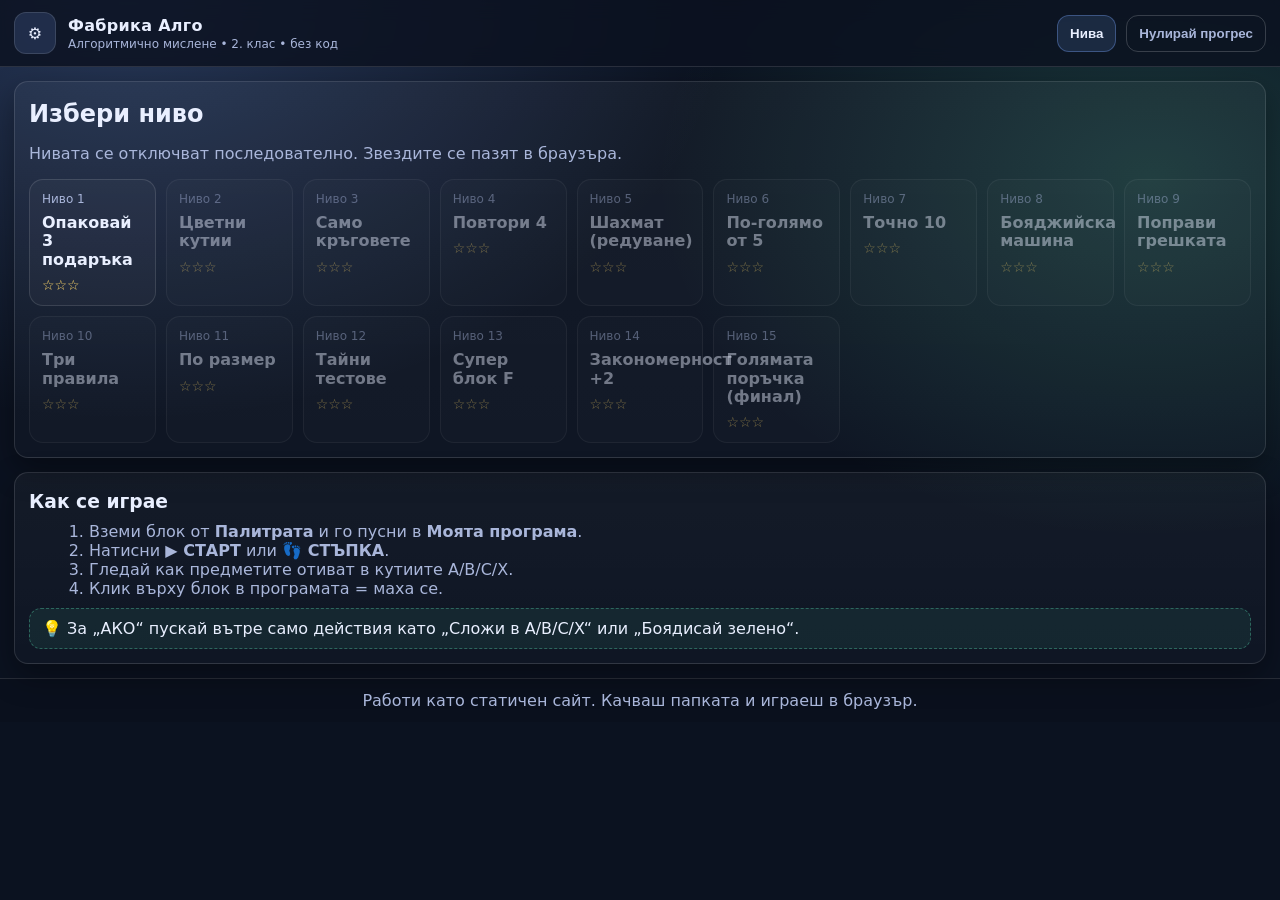
==== index.html @ b0d3645a "Add files via upload" ====
<!doctype html>
<html lang="bg">
<head>
  <meta charset="utf-8" />
  <meta name="viewport" content="width=device-width,initial-scale=1" />
  <title>Фабрика Алго</title>
  <link rel="stylesheet" href="styles.css" />
</head>
<body>
  <header class="topbar">
    <div class="brand">
      <div class="logo">⚙️</div>
      <div>
        <div class="title">Фабрика Алго</div>
        <div class="subtitle">Алгоритмично мислене • 2. клас • без код</div>
      </div>
    </div>

    <div class="top-actions">
      <button id="btnLevels" class="btn secondary">Нива</button>
      <button id="btnResetProgress" class="btn ghost" title="Изтрий прогреса">Нулирай прогрес</button>
    </div>
  </header>

  <main class="app">
    <!-- Levels screen -->
    <section id="screenLevels" class="screen">
      <div class="card">
        <h2>Избери ниво</h2>
        <p class="muted">Нивата се отключват последователно. Звездите се пазят в браузъра.</p>
        <div id="levelsGrid" class="levels-grid"></div>
      </div>

      <div class="card">
        <h3>Как се играе</h3>
        <ol class="howto">
          <li>Вземи блок от <b>Палитрата</b> и го пусни в <b>Моята програма</b>.</li>
          <li>Натисни <b>▶ СТАРТ</b> или <b>👣 СТЪПКА</b>.</li>
          <li>Гледай как предметите отиват в кутиите A/B/C/X.</li>
          <li>Клик върху блок в програмата = маха се.</li>
        </ol>
        <div class="tip">💡 За „АКО“ пускай вътре само действия като „Сложи в A/B/C/X“ или „Боядисай зелено“.</div>
      </div>
    </section>

    <!-- Game screen -->
    <section id="screenGame" class="screen hidden">
      <div class="hud card">
        <div class="hud-left">
          <div class="lvl-title" id="lvlTitle">Ниво</div>
          <div class="lvl-goal" id="lvlGoal">Цел</div>
        </div>
        <div class="hud-right">
          <button id="btnBack" class="btn secondary">← Назад</button>
          <button id="btnRestart" class="btn secondary">↻ Рестарт</button>
          <button id="btnHint" class="btn ghost">💡 Подсказка</button>
          <button id="btnStep" class="btn">👣 Стъпка</button>
          <button id="btnRun" class="btn primary">▶ Старт</button>
        </div>
      </div>

      <div class="layout">
        <div class="panel card">
          <h3>Вход</h3>
          <div id="inputRow" class="row"></div>
          <div class="small muted">👉 Маркираният е „следващият“ предмет.</div>

          <div class="status">
            <div><b>Държа:</b> <span id="heldText">—</span></div>
            <div><b>Сума:</b> <span id="sumText">0</span></div>
            <div><b>Превключвател:</b> <span id="toggleText">0</span></div>
          </div>

          <h3>Кутии</h3>
          <div class="boxes">
            <div class="box"><div class="box-head">A</div><div class="box-body" id="boxA"></div></div>
            <div class="box"><div class="box-head">B</div><div class="box-body" id="boxB"></div></div>
            <div class="box"><div class="box-head">C</div><div class="box-body" id="boxC"></div></div>
            <div class="box"><div class="box-head">X</div><div class="box-body" id="boxX"></div></div>
          </div>
        </div>

        <div class="panel card">
          <h3>Палитра</h3>
          <div id="palette" class="palette"></div>
          <div class="small muted">Drag&drop работи и с докосване на повечето устройства. (Има и клик-алтернатива.)</div>

          <div id="funcFWrap" class="func-wrap hidden">
            <h3>Супер блок F</h3>
            <div class="small muted">Пусни тук малка подпрограма (само за ниво 13).</div>
            <div id="funcFZone" class="dropzone"></div>
          </div>
        </div>

        <div class="panel card">
          <h3>Моята програма</h3>
          <div id="programZone" class="dropzone"></div>
          <div id="result" class="result muted">Подреди блокове и натисни ▶ СТАРТ.</div>
        </div>
      </div>
    </section>
  </main>

  <footer class="footer muted">
    Работи като статичен сайт. Качваш папката и играеш в браузър.
  </footer>

  <script src="levels.js"></script>
  <script src="app.js"></script>
</body>
</html>
---- styles.css ----
:root{
  --bg:#0b1220; --card:#101a33; --text:#e9efff; --muted:#a9b6da;
  --accent:#5be3b5; --accent2:#7aa7ff; --danger:#ff6b6b;
  --stroke:rgba(255,255,255,.12); --shadow:0 12px 30px rgba(0,0,0,.35);
  --radius:14px;
}
*{ box-sizing:border-box; }
html,body{ height:100%; }
body{
  margin:0;
  font-family: system-ui, -apple-system, Segoe UI, Roboto, Arial, sans-serif;
  background:
    radial-gradient(1000px 700px at 10% 0%, rgba(122,167,255,.25), transparent 60%),
    radial-gradient(900px 650px at 90% 20%, rgba(91,227,181,.18), transparent 55%),
    var(--bg);
  color:var(--text);
}
.topbar{
  position:sticky; top:0; z-index:10;
  display:flex; align-items:center; justify-content:space-between;
  padding:12px 14px;
  background: rgba(11,18,32,.82);
  backdrop-filter: blur(10px);
  border-bottom: 1px solid var(--stroke);
}
.brand{ display:flex; gap:12px; align-items:center; }
.logo{
  width:42px; height:42px; border-radius:12px;
  display:grid; place-items:center;
  background: rgba(122,167,255,.16);
  border:1px solid var(--stroke);
}
.title{ font-weight:800; letter-spacing:.3px; }
.subtitle{ font-size:12px; color:var(--muted); margin-top:2px; }
.top-actions{ display:flex; gap:10px; align-items:center; }

.app{ padding:14px; max-width:1280px; margin:0 auto; }
.screen{ display:grid; gap:14px; }
.card{
  background: linear-gradient(180deg, rgba(255,255,255,.04), rgba(255,255,255,.02));
  border:1px solid var(--stroke);
  border-radius: var(--radius);
  box-shadow: var(--shadow);
  padding:14px;
}
h2,h3{ margin:4px 0 10px; }
.muted{ color: var(--muted); }
.small{ font-size:12px; }
.hidden{ display:none !important; }

.btn{
  border:1px solid var(--stroke);
  background: rgba(255,255,255,.05);
  color: var(--text);
  padding:10px 12px;
  border-radius: 12px;
  cursor:pointer;
  font-weight:700;
}
.btn:hover{ background: rgba(255,255,255,.08); }
.btn.primary{ background: rgba(91,227,181,.18); border-color: rgba(91,227,181,.35); }
.btn.secondary{ background: rgba(122,167,255,.14); border-color: rgba(122,167,255,.35); }
.btn.ghost{ background: transparent; border-color: rgba(255,255,255,.18); color: var(--muted); }

.levels-grid{
  display:grid;
  grid-template-columns: repeat(auto-fit, minmax(120px, 1fr));
  gap:10px;
  margin-top:10px;
}
.level-tile{
  border:1px solid var(--stroke);
  border-radius: 14px;
  padding:12px;
  background: rgba(255,255,255,.03);
  cursor:pointer;
  display:flex; flex-direction:column; gap:8px;
}
.level-tile:hover{ background: rgba(255,255,255,.06); }
.level-tile.locked{ opacity:.45; cursor:not-allowed; }
.level-num{ font-size:12px; color: var(--muted); }
.level-name{ font-weight:800; line-height:1.15; }
.level-stars{ font-size:14px; color:#ffd86a; }

.howto{ margin: 8px 0 0 20px; color: var(--muted); }
.tip{
  margin-top:10px;
  padding:10px 12px;
  border-radius:12px;
  border:1px dashed rgba(91,227,181,.35);
  background: rgba(91,227,181,.08);
}

.hud{ display:flex; justify-content:space-between; gap:14px; align-items:center; }
.hud-left{ min-width:200px; }
.lvl-title{ font-weight:900; font-size:18px; }
.lvl-goal{ color: var(--muted); margin-top:2px; }
.hud-right{ display:flex; flex-wrap:wrap; gap:8px; justify-content:flex-end; }

.layout{
  display:grid;
  grid-template-columns: 1.1fr .9fr 1fr;
  gap:14px;
  align-items:start;
}
@media (max-width: 980px){
  .layout{ grid-template-columns: 1fr; }
  .hud{ flex-direction:column; align-items:flex-start; }
  .hud-right{ justify-content:flex-start; }
}

.row{ display:flex; gap:8px; flex-wrap:wrap; align-items:center; margin-bottom:6px; }

.item{
  width:62px; min-height:54px;
  border-radius:14px;
  border:1px solid var(--stroke);
  background: rgba(255,255,255,.04);
  display:flex; flex-direction:column;
  align-items:center; justify-content:center;
  padding:6px; gap:2px;
}
.item.next{
  outline: 3px solid rgba(122,167,255,.55);
  background: rgba(122,167,255,.10);
}
.item .shape{ font-size:22px; line-height:1; }
.item .num{ font-weight:900; font-size:14px; }
.item .meta{ font-size:11px; color: var(--muted); line-height:1; }

.status{
  display:flex; gap:14px; flex-wrap:wrap;
  margin:10px 0 6px;
  padding:10px;
  border-radius:12px;
  border:1px solid var(--stroke);
  background: rgba(255,255,255,.03);
}

.boxes{
  display:grid;
  grid-template-columns: repeat(2, minmax(0,1fr));
  gap:10px;
}
@media (min-width: 981px){
  .boxes{ grid-template-columns: repeat(4, minmax(0,1fr)); }
}
.box{
  border:1px solid var(--stroke);
  border-radius:14px;
  overflow:hidden;
  background: rgba(255,255,255,.03);
}
.box-head{
  padding:8px 10px;
  font-weight:900;
  border-bottom:1px solid var(--stroke);
  background: rgba(255,255,255,.03);
}
.box-body{
  min-height:90px;
  padding:8px;
  display:flex; flex-wrap:wrap; gap:6px;
}
.pip{
  width:34px; height:32px;
  border-radius:10px;
  border:1px solid var(--stroke);
  display:grid; place-items:center;
  font-size:16px;
  background: rgba(255,255,255,.03);
}
.pip.red{ background: rgba(255,90,90,.18); }
.pip.blue{ background: rgba(122,167,255,.18); }
.pip.green{ background: rgba(91,227,181,.16); }

.palette{
  display:grid;
  grid-template-columns: repeat(auto-fit, minmax(160px, 1fr));
  gap:10px;
}
.block{
  user-select:none;
  border-radius:14px;
  border:1px solid var(--stroke);
  background: rgba(255,255,255,.03);
  padding:10px;
  display:flex;
  gap:10px;
  align-items:center;
}
.block[draggable="true"]{ cursor:grab; }
.block:active{ cursor:grabbing; }
.block .icon{ font-size:18px; }
.block .label{ font-weight:900; line-height:1.1; }
.block .hint{ font-size:11px; color: var(--muted); margin-top:2px; }

.dropzone{
  min-height: 140px;
  border-radius:14px;
  border:2px dashed rgba(255,255,255,.18);
  padding:10px;
  display:flex;
  flex-direction:column;
  gap:8px;
  background: rgba(255,255,255,.02);
}
.dropzone.over{
  border-color: rgba(91,227,181,.55);
  background: rgba(91,227,181,.06);
}

.prog-block{
  border-radius:14px;
  border:1px solid var(--stroke);
  background: rgba(255,255,255,.04);
  padding:10px;
  display:flex;
  align-items:flex-start;
  gap:10px;
}
.prog-block .left{
  width:32px; height:32px;
  border-radius:10px;
  border:1px solid var(--stroke);
  display:grid; place-items:center;
  background: rgba(255,255,255,.03);
}
.prog-block .main{ flex:1; }
.prog-block .name{ font-weight:900; }
.prog-block .sub{ font-size:11px; color: var(--muted); margin-top:2px; }
.prog-block .del{
  border:none; background: transparent; color: var(--muted);
  cursor:pointer; font-size:18px; line-height:1;
}
.prog-block .del:hover{ color: var(--danger); }

.nest{ margin-top:8px; display:grid; grid-template-columns: 1fr; gap:8px; }
.nest.two{ grid-template-columns: 1fr 1fr; }
.nest .slot{
  border-radius:14px;
  border:2px dashed rgba(255,255,255,.18);
  min-height:64px;
  padding:8px;
  display:flex;
  flex-direction:column;
  gap:6px;
  background: rgba(255,255,255,.02);
}
.slot.over{ border-color: rgba(122,167,255,.55); background: rgba(122,167,255,.06); }
.slot .slot-title{ font-size:11px; color: var(--muted); font-weight:800; }

.result{
  margin-top:10px;
  padding:10px 12px;
  border-radius:14px;
  border:1px solid var(--stroke);
  background: rgba(255,255,255,.03);
}
.result.ok{ border-color: rgba(91,227,181,.45); background: rgba(91,227,181,.08); }
.result.bad{ border-color: rgba(255,107,107,.5); background: rgba(255,107,107,.10); }

.func-wrap{ margin-top:14px; }
.footer{
  padding: 12px 14px;
  text-align:center;
  border-top: 1px solid var(--stroke);
  background: rgba(0,0,0,.10);
}
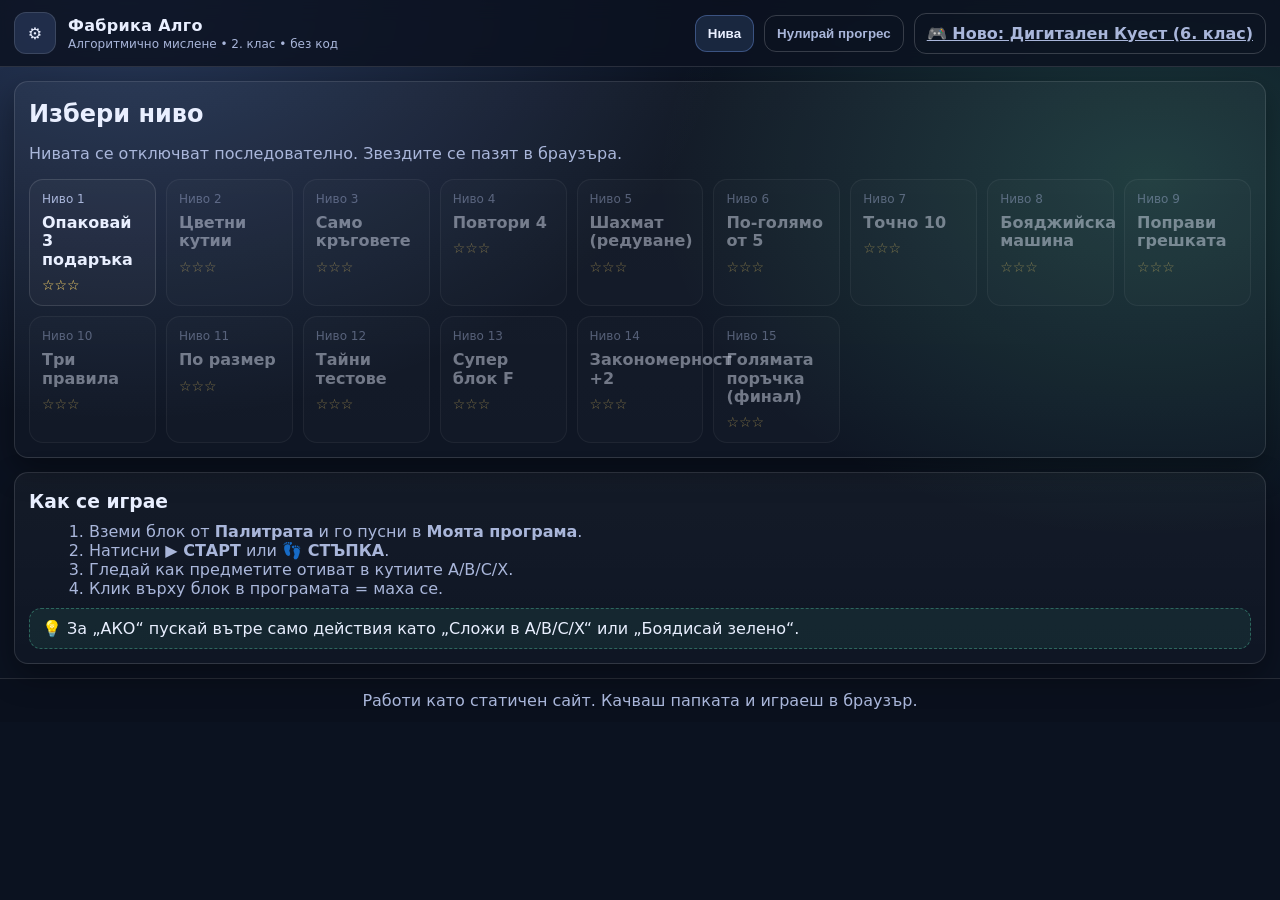
==== commit df728658: "Add Digital Quest: binary code, units and OS game for 6th graders New standalone browser game (binar" ====
--- a/index.html
+++ b/index.html
@@ -19,6 +19,7 @@
     <div class="top-actions">
       <button id="btnLevels" class="btn secondary">Нива</button>
       <button id="btnResetProgress" class="btn ghost" title="Изтрий прогреса">Нулирай прогрес</button>
+      <a href="binary-os-quest/index.html" class="btn ghost">🎮 Ново: Дигитален Куест (6. клас)</a>
     </div>
   </header>
 
